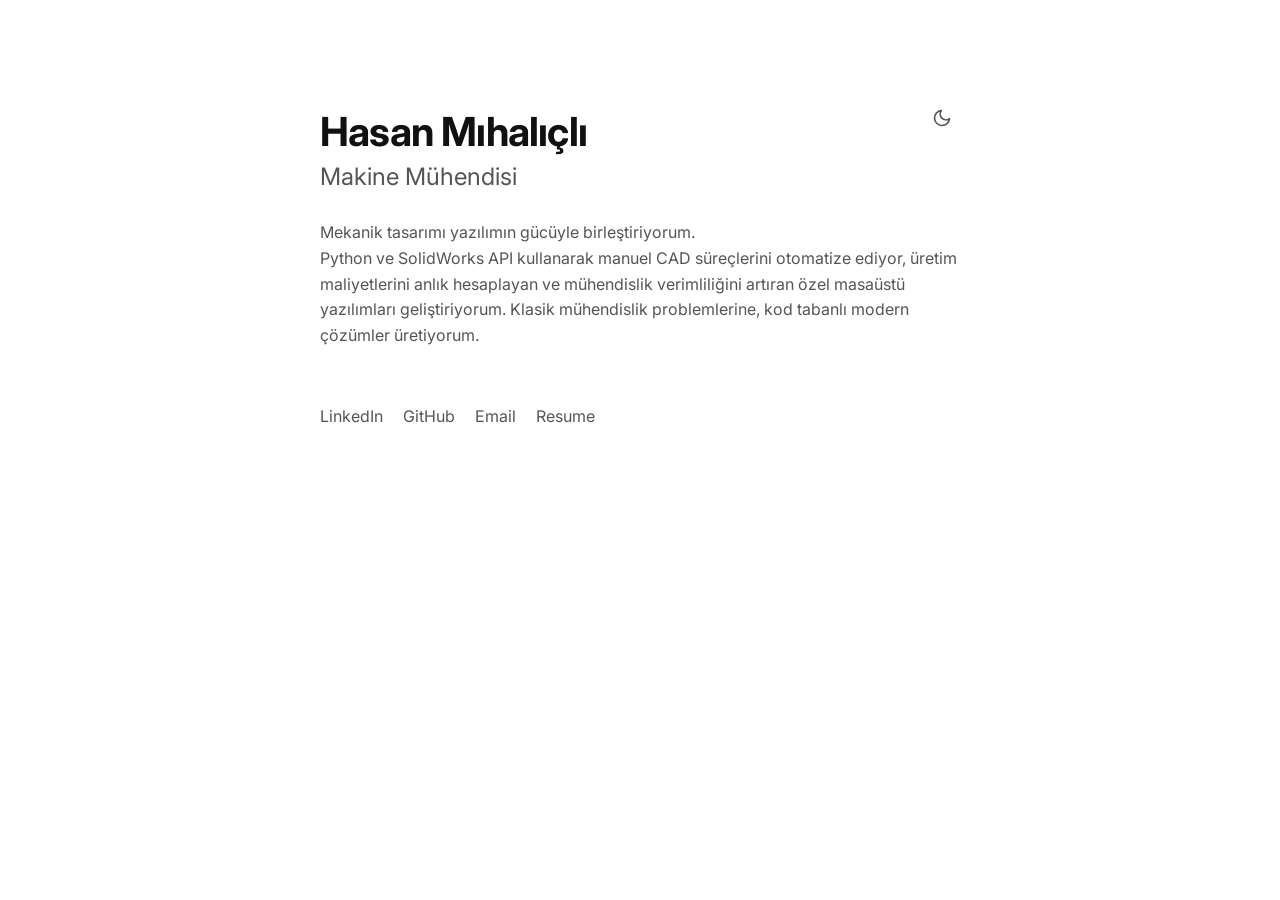
==== index.html @ 648b851d "Updated bio text for clarity and improved readability." ====
<!DOCTYPE html>
<html lang="tr" data-theme="dark">
<head>
    <meta charset="UTF-8">
    <meta name="viewport" content="width=device-width, initial-scale=1.0">
    <title>Hasan Mıhalıçlı</title>
    <meta name="description" content="Hasan Mıhalıçlı - Makine Mühendisi">
    <link rel="icon" type="image/png" href="./favicon_logo.png">
    
    <link rel="preconnect" href="https://fonts.googleapis.com">
    <link rel="preconnect" href="https://fonts.gstatic.com" crossorigin>
    <link href="https://fonts.googleapis.com/css2?family=Inter:wght@300;400;500;600;700&display=swap" rel="stylesheet">
    
    <link rel="stylesheet" href="style.css">
    
    <link rel="stylesheet" href="https://cdnjs.cloudflare.com/ajax/libs/font-awesome/6.0.0/css/all.min.css">
</head>
<body>

    <main class="container">
        
        <button class="theme-toggle-btn" id="theme-toggle" aria-label="Temayı Değiştir">
            <svg width="20" height="20" viewBox="0 0 24 24" fill="none" stroke="currentColor" stroke-width="2" stroke-linecap="round" stroke-linejoin="round">
                <path d="M21 12.79A9 9 0 1 1 11.21 3 7 7 0 0 0 21 12.79z"></path>
            </svg>
        </button>

        <header class="header-section">
            <div class="title-group">
                <h1>Hasan Mıhalıçlı</h1>
                <h2>Makine Mühendisi</h2>
            </div>
            
            <section class="bio-text">
                <p>
                    Mekanik tasarımı yazılımın gücüyle birleştiriyorum.<br>
                    Python ve SolidWorks API kullanarak manuel CAD süreçlerini otomatize ediyor, 
                    üretim maliyetlerini anlık hesaplayan ve mühendislik verimliliğini artıran özel masaüstü yazılımları geliştiriyorum. 
                    Klasik mühendislik problemlerine, kod tabanlı modern çözümler üretiyorum.
                </p>
            </section>
        </header>

        <nav class="links-row">
            <a href="https://www.linkedin.com/in/hasanmihalicli23" target="_blank" class="link-item">LinkedIn</a>
            <a href="https://github.com/hasanmihalicli23" target="_blank" class="link-item">GitHub</a>
            <a href="mailto:mail@hasanmihalicli.com" class="link-item">Email</a>
            <a href="https://drive.google.com/file/d/1d6Eby46eqjLlmKeMyQZ5q3fXSt4LnZXh/view?usp=sharing" target="_blank" class="link-item">Resume</a>
        </nav>

    </main>

    <script>
        const toggleBtn = document.getElementById('theme-toggle');
        const html = document.documentElement;

        const moonSVG = `<svg width="20" height="20" viewBox="0 0 24 24" fill="none" stroke="currentColor" stroke-width="2" stroke-linecap="round" stroke-linejoin="round"><path d="M21 12.79A9 9 0 1 1 11.21 3 7 7 0 0 0 21 12.79z"></path></svg>`;
        const sunSVG  = `<svg width="20" height="20" viewBox="0 0 24 24" fill="none" stroke="currentColor" stroke-width="2" stroke-linecap="round" stroke-linejoin="round"><circle cx="12" cy="12" r="5"></circle><line x1="12" y1="1" x2="12" y2="3"></line><line x1="12" y1="21" x2="12" y2="23"></line><line x1="4.22" y1="4.22" x2="5.64" y2="5.64"></line><line x1="18.36" y1="18.36" x2="19.78" y2="19.78"></line><line x1="1" y1="12" x2="3" y2="12"></line><line x1="21" y1="12" x2="23" y2="12"></line><line x1="4.22" y1="19.78" x2="5.64" y2="18.36"></line><line x1="18.36" y1="5.64" x2="19.78" y2="4.22"></line></svg>`;

        const savedTheme = localStorage.getItem('theme');
        const systemPrefersDark = window.matchMedia('(prefers-color-scheme: dark)').matches;

        if (savedTheme) {
            html.setAttribute('data-theme', savedTheme);
            toggleBtn.innerHTML = savedTheme === 'light' ? moonSVG : sunSVG;
        } else {
            if (!systemPrefersDark) {
                html.setAttribute('data-theme', 'light');
                toggleBtn.innerHTML = moonSVG;
            } else {
                html.setAttribute('data-theme', 'dark');
                toggleBtn.innerHTML = sunSVG;
            }
        }

        toggleBtn.addEventListener('click', () => {
            const currentTheme = html.getAttribute('data-theme');
            const newTheme = currentTheme === 'light' ? 'dark' : 'light';
            html.setAttribute('data-theme', newTheme);
            localStorage.setItem('theme', newTheme);
            toggleBtn.innerHTML = newTheme === 'dark' ? sunSVG : moonSVG;
        });
    </script>
</body>
</html>
---- style.css ----
:root {
    --font-sans: 'Inter', system-ui, -apple-system, sans-serif;
    --container-width: 640px;
    --bg-body: #111111;
    --text-main: #f3f3f3;
    --text-muted: #a3a3a3;
    --border-subtle: #262626;
    --link-hover: #ffffff;
    --bg-selection: rgba(255, 255, 255, 0.1);
}

[data-theme="light"] {
    --bg-body: #ffffff;
    --text-main: #111111;
    --text-muted: #555555;
    --border-subtle: #eaeaea;
    --link-hover: #000000;
    --bg-selection: rgba(0, 0, 0, 0.05);
}

*, *::before, *::after {
    box-sizing: border-box;
    margin: 0;
    padding: 0;
}

html {
    font-family: var(--font-sans);
    background-color: var(--bg-body);
    color: var(--text-main);
    line-height: 1.6;
    -webkit-font-smoothing: antialiased;
    transition: background-color 0.3s ease, color 0.3s ease;
}

body {
    display: flex;
    justify-content: center;
    padding: 100px 24px 60px;
    min-height: 100vh;
}

.container {
    width: 100%;
    max-width: var(--container-width);
    display: flex;
    flex-direction: column;
    gap: 56px;
    position: relative;
}

.theme-toggle-btn {
    position: absolute;
    top: 0;
    right: 0;
    background: none;
    border: none;
    cursor: pointer;
    color: var(--text-muted);
    padding: 8px;
    border-radius: 50%;
    transition: color 0.2s, background-color 0.2s;
    display: flex;
    align-items: center;
    justify-content: center;
}

.theme-toggle-btn:hover {
    color: var(--text-main);
    background-color: var(--border-subtle);
}

h1 {
    font-size: 40px;
    font-weight: 700;
    letter-spacing: -0.02em;
}

h2 {
    font-size: 24px;
    font-weight: 400;
    color: var(--text-muted);
    margin-top: -6px;
}

p {
    color: var(--text-muted);
    font-size: 16px;
}

a {
    text-decoration: none;
    color: inherit;
    transition: color 0.2s ease;
}

.header-section {
    display: flex;
    flex-direction: column;
    gap: 24px;
}

.bio-text strong {
    color: var(--text-main);
    font-weight: 600;
}

.links-row {
    display: flex;
    gap: 20px;
    font-size: 16px;
}

.link-item {
    color: var(--text-muted);
}

.link-item:hover {
    color: var(--link-hover);
    text-decoration: underline;
    text-underline-offset: 4px;
}

@media (max-width: 600px) {
    .theme-toggle-btn {
        top: -80px;
    } 
    h1 { font-size: 32px; }
    h2 { font-size: 20px; }
    .links-row { flex-wrap: wrap; }
}
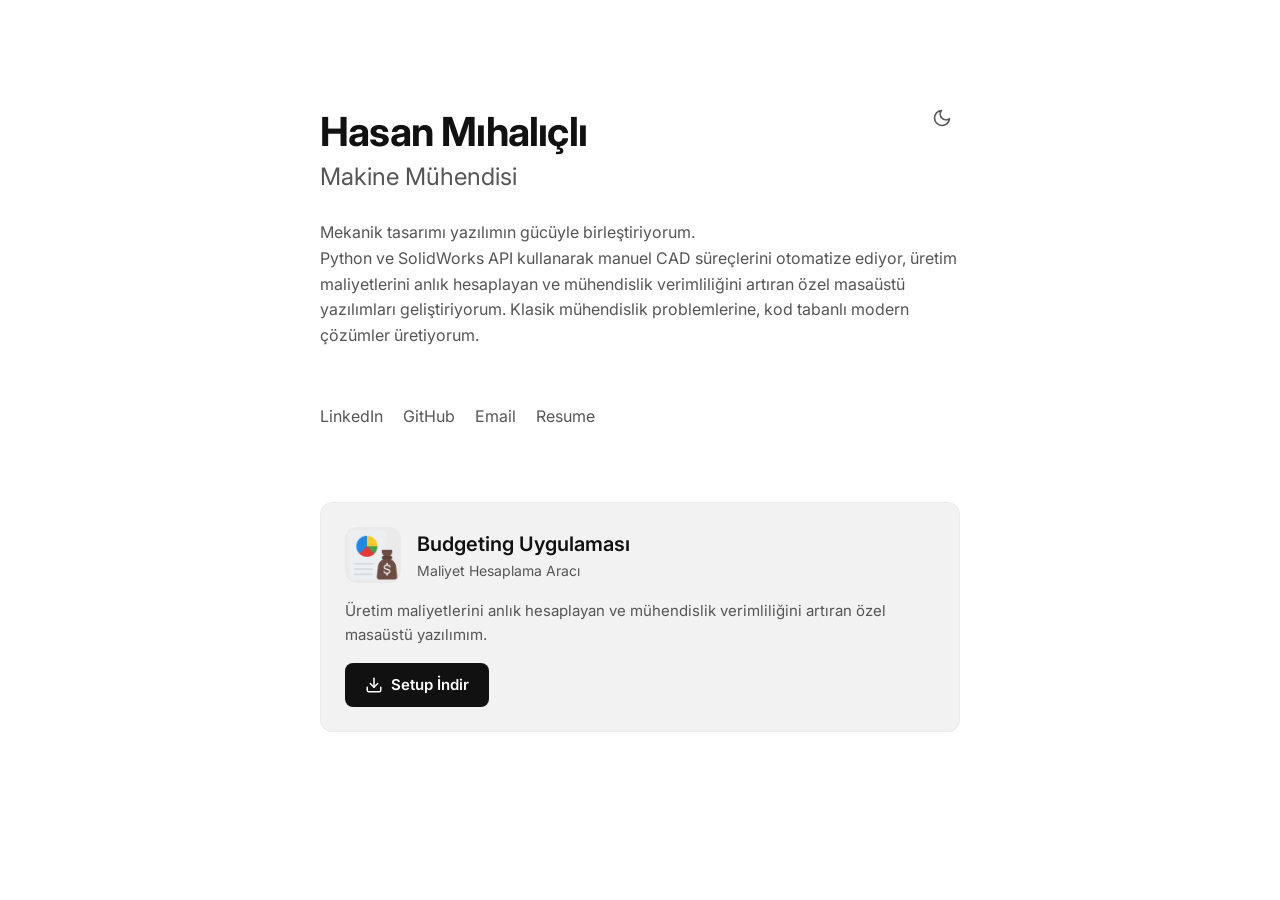
==== commit 6def0623: "feat: add project card component with dedicated styling and project details." ====
--- a/index.html
+++ b/index.html
@@ -48,6 +48,27 @@
             <a href="https://drive.google.com/file/d/1d6Eby46eqjLlmKeMyQZ5q3fXSt4LnZXh/view?usp=sharing" target="_blank" class="link-item">Resume</a>
         </nav>
 
+        <section class="project-card">
+            <div class="project-card-header">
+                <img src="./assets/budgeting.png" alt="Yazılım Logosu" class="project-logo">
+                <div class="project-title-group">
+                    <h3>Budgeting Uygulaması</h3>
+                    <span>Maliyet Hesaplama Aracı</span>
+                </div>
+            </div>
+            <p class="project-description">
+                Üretim maliyetlerini anlık hesaplayan ve mühendislik verimliliğini artıran özel masaüstü yazılımım.
+            </p>
+            <a href="./setup.exe" class="download-btn" download>
+                <svg width="18" height="18" viewBox="0 0 24 24" fill="none" stroke="currentColor" stroke-width="2" stroke-linecap="round" stroke-linejoin="round">
+                    <path d="M21 15v4a2 2 0 0 1-2 2H5a2 2 0 0 1-2-2v-4"></path>
+                    <polyline points="7 10 12 15 17 10"></polyline>
+                    <line x1="12" y1="15" x2="12" y2="3"></line>
+                </svg>
+                Setup İndir
+            </a>
+        </section>
+
     </main>
 
     <script>
--- a/style.css
+++ b/style.css
@@ -121,6 +121,81 @@
     text-underline-offset: 4px;
 }
 
+.project-card {
+    margin-top: 16px;
+    padding: 24px;
+    background-color: var(--bg-selection);
+    border: 1px solid var(--border-subtle);
+    border-radius: 12px;
+    display: flex;
+    flex-direction: column;
+    gap: 16px;
+    transition: transform 0.2s ease, border-color 0.2s ease;
+}
+
+.project-card:hover {
+    border-color: var(--text-muted);
+}
+
+.project-card-header {
+    display: flex;
+    align-items: center;
+    gap: 16px;
+}
+
+.project-logo {
+    width: 56px;
+    height: 56px;
+    border-radius: 12px;
+    object-fit: cover;
+    background-color: var(--border-subtle);
+}
+
+.project-title-group {
+    display: flex;
+    flex-direction: column;
+}
+
+.project-title-group h3 {
+    font-size: 20px;
+    font-weight: 600;
+    color: var(--text-main);
+    margin: 0;
+}
+
+.project-title-group span {
+    font-size: 14px;
+    color: var(--text-muted);
+}
+
+.project-description {
+    font-size: 15px;
+    line-height: 1.6;
+    color: var(--text-muted);
+}
+
+.download-btn {
+    display: inline-flex;
+    align-items: center;
+    justify-content: center;
+    gap: 8px;
+    padding: 10px 20px;
+    background-color: var(--text-main);
+    color: var(--bg-body);
+    font-weight: 600;
+    font-size: 15px;
+    border-radius: 8px;
+    transition: opacity 0.2s ease, transform 0.2s ease;
+    align-self: flex-start;
+}
+
+.download-btn:hover {
+    opacity: 0.9;
+    color: var(--bg-body);
+    text-decoration: none;
+    transform: translateY(-1px);
+}
+
 @media (max-width: 600px) {
     .theme-toggle-btn {
         top: -80px;
@@ -128,4 +203,5 @@
     h1 { font-size: 32px; }
     h2 { font-size: 20px; }
     .links-row { flex-wrap: wrap; }
+    .project-card { padding: 20px; }
 }
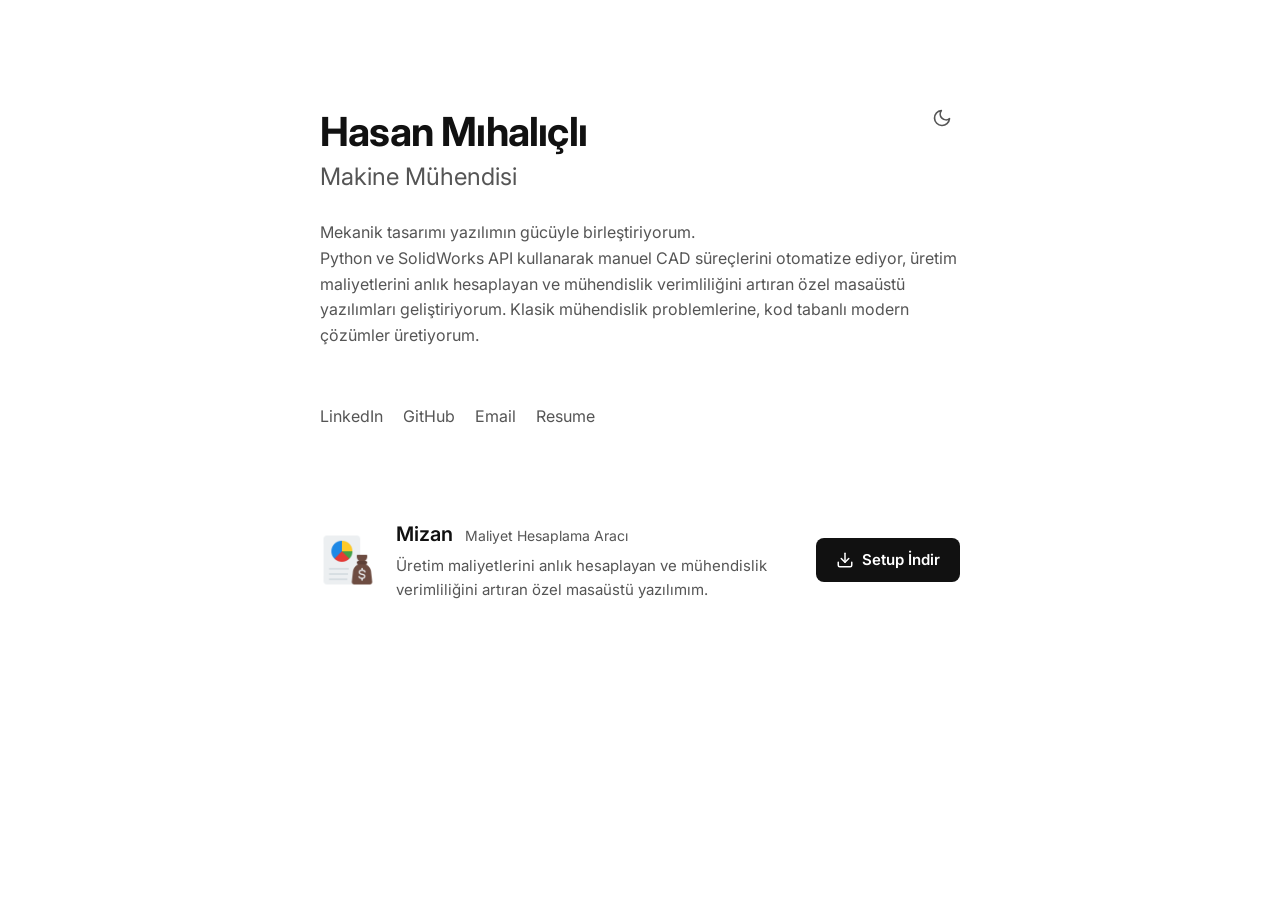
==== commit 20fe50e2: "Mizan UI eklendi" ====
--- a/index.html
+++ b/index.html
@@ -1,26 +1,29 @@
 <!DOCTYPE html>
 <html lang="tr" data-theme="dark">
+
 <head>
     <meta charset="UTF-8">
     <meta name="viewport" content="width=device-width, initial-scale=1.0">
     <title>Hasan Mıhalıçlı</title>
     <meta name="description" content="Hasan Mıhalıçlı - Makine Mühendisi">
     <link rel="icon" type="image/png" href="./favicon_logo.png">
-    
+
     <link rel="preconnect" href="https://fonts.googleapis.com">
     <link rel="preconnect" href="https://fonts.gstatic.com" crossorigin>
     <link href="https://fonts.googleapis.com/css2?family=Inter:wght@300;400;500;600;700&display=swap" rel="stylesheet">
-    
+
     <link rel="stylesheet" href="style.css">
-    
+
     <link rel="stylesheet" href="https://cdnjs.cloudflare.com/ajax/libs/font-awesome/6.0.0/css/all.min.css">
 </head>
+
 <body>
 
     <main class="container">
-        
+
         <button class="theme-toggle-btn" id="theme-toggle" aria-label="Temayı Değiştir">
-            <svg width="20" height="20" viewBox="0 0 24 24" fill="none" stroke="currentColor" stroke-width="2" stroke-linecap="round" stroke-linejoin="round">
+            <svg width="20" height="20" viewBox="0 0 24 24" fill="none" stroke="currentColor" stroke-width="2"
+                stroke-linecap="round" stroke-linejoin="round">
                 <path d="M21 12.79A9 9 0 1 1 11.21 3 7 7 0 0 0 21 12.79z"></path>
             </svg>
         </button>
@@ -30,12 +33,13 @@
                 <h1>Hasan Mıhalıçlı</h1>
                 <h2>Makine Mühendisi</h2>
             </div>
-            
+
             <section class="bio-text">
                 <p>
                     Mekanik tasarımı yazılımın gücüyle birleştiriyorum.<br>
-                    Python ve SolidWorks API kullanarak manuel CAD süreçlerini otomatize ediyor, 
-                    üretim maliyetlerini anlık hesaplayan ve mühendislik verimliliğini artıran özel masaüstü yazılımları geliştiriyorum. 
+                    Python ve SolidWorks API kullanarak manuel CAD süreçlerini otomatize ediyor,
+                    üretim maliyetlerini anlık hesaplayan ve mühendislik verimliliğini artıran özel masaüstü yazılımları
+                    geliştiriyorum.
                     Klasik mühendislik problemlerine, kod tabanlı modern çözümler üretiyorum.
                 </p>
             </section>
@@ -45,22 +49,27 @@
             <a href="https://www.linkedin.com/in/hasanmihalicli23" target="_blank" class="link-item">LinkedIn</a>
             <a href="https://github.com/hasanmihalicli23" target="_blank" class="link-item">GitHub</a>
             <a href="mailto:mail@hasanmihalicli.com" class="link-item">Email</a>
-            <a href="https://drive.google.com/file/d/1d6Eby46eqjLlmKeMyQZ5q3fXSt4LnZXh/view?usp=sharing" target="_blank" class="link-item">Resume</a>
+            <a href="https://drive.google.com/file/d/1d6Eby46eqjLlmKeMyQZ5q3fXSt4LnZXh/view?usp=sharing" target="_blank"
+                class="link-item">Resume</a>
         </nav>
 
-        <section class="project-card">
-            <div class="project-card-header">
+        <section class="project-item">
+            <div class="project-info">
                 <img src="./assets/budgeting.png" alt="Yazılım Logosu" class="project-logo">
-                <div class="project-title-group">
-                    <h3>Budgeting Uygulaması</h3>
-                    <span>Maliyet Hesaplama Aracı</span>
+                <div class="project-details">
+                    <div class="project-title-group">
+                        <h3>Mizan</h3>
+                        <span>Maliyet Hesaplama Aracı</span>
+                    </div>
+                    <p class="project-description">
+                        Üretim maliyetlerini anlık hesaplayan ve mühendislik verimliliğini artıran özel masaüstü
+                        yazılımım.
+                    </p>
                 </div>
             </div>
-            <p class="project-description">
-                Üretim maliyetlerini anlık hesaplayan ve mühendislik verimliliğini artıran özel masaüstü yazılımım.
-            </p>
-            <a href="./setup.exe" class="download-btn" download>
-                <svg width="18" height="18" viewBox="0 0 24 24" fill="none" stroke="currentColor" stroke-width="2" stroke-linecap="round" stroke-linejoin="round">
+            <a href="./Budgeting_Setup.msi" class="download-btn" download>
+                <svg width="18" height="18" viewBox="0 0 24 24" fill="none" stroke="currentColor" stroke-width="2"
+                    stroke-linecap="round" stroke-linejoin="round">
                     <path d="M21 15v4a2 2 0 0 1-2 2H5a2 2 0 0 1-2-2v-4"></path>
                     <polyline points="7 10 12 15 17 10"></polyline>
                     <line x1="12" y1="15" x2="12" y2="3"></line>
@@ -76,7 +85,7 @@
         const html = document.documentElement;
 
         const moonSVG = `<svg width="20" height="20" viewBox="0 0 24 24" fill="none" stroke="currentColor" stroke-width="2" stroke-linecap="round" stroke-linejoin="round"><path d="M21 12.79A9 9 0 1 1 11.21 3 7 7 0 0 0 21 12.79z"></path></svg>`;
-        const sunSVG  = `<svg width="20" height="20" viewBox="0 0 24 24" fill="none" stroke="currentColor" stroke-width="2" stroke-linecap="round" stroke-linejoin="round"><circle cx="12" cy="12" r="5"></circle><line x1="12" y1="1" x2="12" y2="3"></line><line x1="12" y1="21" x2="12" y2="23"></line><line x1="4.22" y1="4.22" x2="5.64" y2="5.64"></line><line x1="18.36" y1="18.36" x2="19.78" y2="19.78"></line><line x1="1" y1="12" x2="3" y2="12"></line><line x1="21" y1="12" x2="23" y2="12"></line><line x1="4.22" y1="19.78" x2="5.64" y2="18.36"></line><line x1="18.36" y1="5.64" x2="19.78" y2="4.22"></line></svg>`;
+        const sunSVG = `<svg width="20" height="20" viewBox="0 0 24 24" fill="none" stroke="currentColor" stroke-width="2" stroke-linecap="round" stroke-linejoin="round"><circle cx="12" cy="12" r="5"></circle><line x1="12" y1="1" x2="12" y2="3"></line><line x1="12" y1="21" x2="12" y2="23"></line><line x1="4.22" y1="4.22" x2="5.64" y2="5.64"></line><line x1="18.36" y1="18.36" x2="19.78" y2="19.78"></line><line x1="1" y1="12" x2="3" y2="12"></line><line x1="21" y1="12" x2="23" y2="12"></line><line x1="4.22" y1="19.78" x2="5.64" y2="18.36"></line><line x1="18.36" y1="5.64" x2="19.78" y2="4.22"></line></svg>`;
 
         const savedTheme = localStorage.getItem('theme');
         const systemPrefersDark = window.matchMedia('(prefers-color-scheme: dark)').matches;
@@ -103,4 +112,5 @@
         });
     </script>
 </body>
+
 </html>
--- a/style.css
+++ b/style.css
@@ -18,7 +18,9 @@
     --bg-selection: rgba(0, 0, 0, 0.05);
 }
 
-*, *::before, *::after {
+*,
+*::before,
+*::after {
     box-sizing: border-box;
     margin: 0;
     padding: 0;
@@ -121,26 +123,19 @@
     text-underline-offset: 4px;
 }
 
-.project-card {
-    margin-top: 16px;
-    padding: 24px;
-    background-color: var(--bg-selection);
-    border: 1px solid var(--border-subtle);
-    border-radius: 12px;
-    display: flex;
-    flex-direction: column;
-    gap: 16px;
-    transition: transform 0.2s ease, border-color 0.2s ease;
-}
-
-.project-card:hover {
-    border-color: var(--text-muted);
-}
-
-.project-card-header {
-    display: flex;
-    align-items: center;
-    gap: 16px;
+.project-item {
+    margin-top: 32px;
+    display: flex;
+    flex-direction: row;
+    align-items: center;
+    justify-content: space-between;
+    gap: 24px;
+}
+
+.project-info {
+    display: flex;
+    align-items: center;
+    gap: 20px;
 }
 
 .project-logo {
@@ -148,12 +143,19 @@
     height: 56px;
     border-radius: 12px;
     object-fit: cover;
-    background-color: var(--border-subtle);
+    flex-shrink: 0;
+}
+
+.project-details {
+    display: flex;
+    flex-direction: column;
+    gap: 4px;
 }
 
 .project-title-group {
     display: flex;
-    flex-direction: column;
+    align-items: baseline;
+    gap: 12px;
 }
 
 .project-title-group h3 {
@@ -186,7 +188,8 @@
     font-size: 15px;
     border-radius: 8px;
     transition: opacity 0.2s ease, transform 0.2s ease;
-    align-self: flex-start;
+    flex-shrink: 0;
+    white-space: nowrap;
 }
 
 .download-btn:hover {
@@ -199,9 +202,33 @@
 @media (max-width: 600px) {
     .theme-toggle-btn {
         top: -80px;
-    } 
-    h1 { font-size: 32px; }
-    h2 { font-size: 20px; }
-    .links-row { flex-wrap: wrap; }
-    .project-card { padding: 20px; }
+    }
+
+    h1 {
+        font-size: 32px;
+    }
+
+    h2 {
+        font-size: 20px;
+    }
+
+    .links-row {
+        flex-wrap: wrap;
+    }
+
+    .project-item {
+        flex-direction: column;
+        align-items: flex-start;
+        gap: 24px;
+    }
+
+    .project-info {
+        align-items: flex-start;
+        flex-direction: column;
+        gap: 16px;
+    }
+
+    .download-btn {
+        width: 100%;
+    }
 }
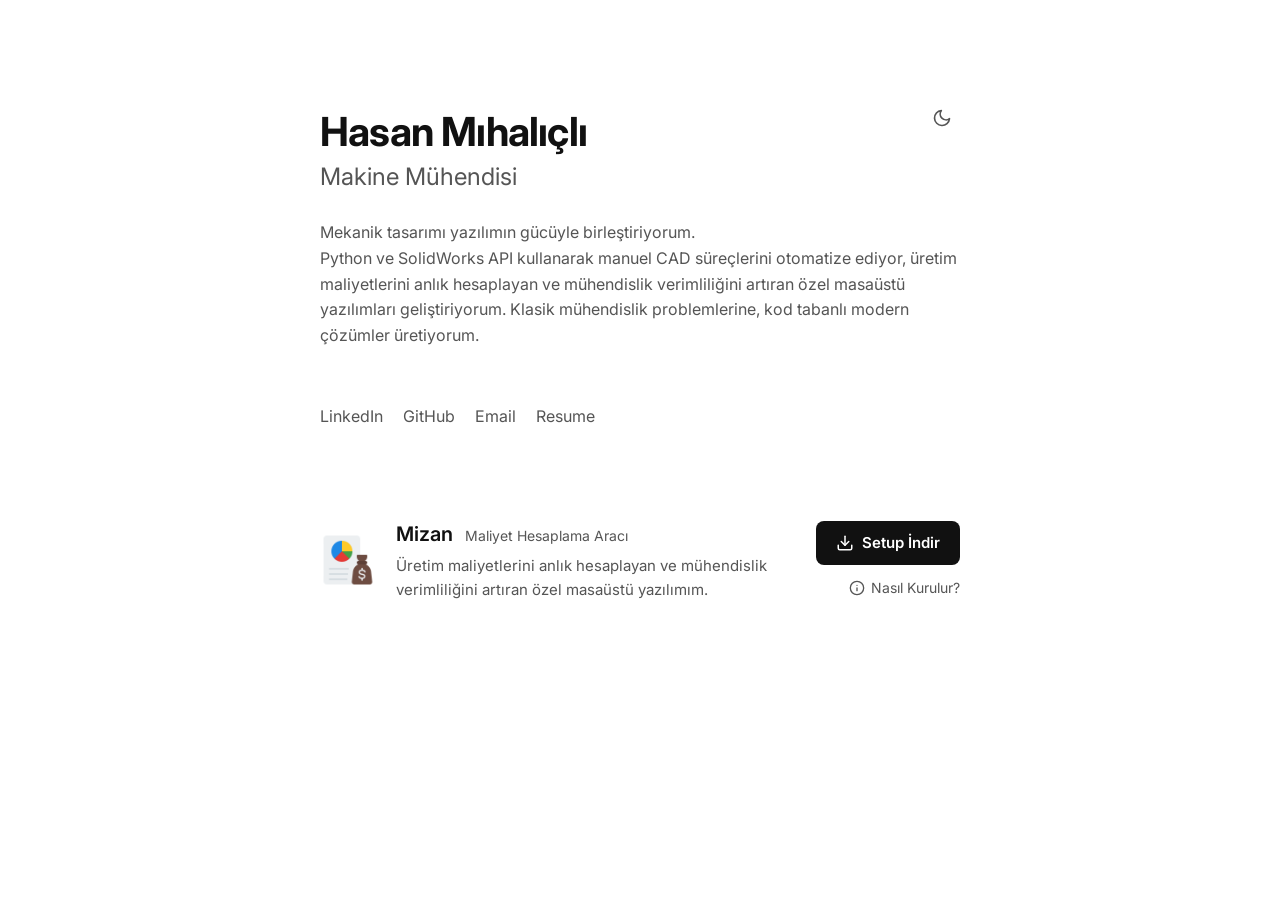
==== commit 961dec4f: "Google Drive İndirme linki ve Kurulum Rehberi eklendi" ====
--- a/index.html
+++ b/index.html
@@ -67,15 +67,27 @@
                     </p>
                 </div>
             </div>
-            <a href="./Budgeting_Setup.msi" class="download-btn" download>
-                <svg width="18" height="18" viewBox="0 0 24 24" fill="none" stroke="currentColor" stroke-width="2"
-                    stroke-linecap="round" stroke-linejoin="round">
-                    <path d="M21 15v4a2 2 0 0 1-2 2H5a2 2 0 0 1-2-2v-4"></path>
-                    <polyline points="7 10 12 15 17 10"></polyline>
-                    <line x1="12" y1="15" x2="12" y2="3"></line>
-                </svg>
-                Setup İndir
-            </a>
+            <div class="project-actions">
+                <a href="https://drive.google.com/file/d/1tBAc78BO8M9hzVCSjGiYAvagGrPyuBYv/view?usp=drive_link"
+                    class="download-btn" target="_blank" rel="noopener">
+                    <svg width="18" height="18" viewBox="0 0 24 24" fill="none" stroke="currentColor" stroke-width="2"
+                        stroke-linecap="round" stroke-linejoin="round">
+                        <path d="M21 15v4a2 2 0 0 1-2 2H5a2 2 0 0 1-2-2v-4"></path>
+                        <polyline points="7 10 12 15 17 10"></polyline>
+                        <line x1="12" y1="15" x2="12" y2="3"></line>
+                    </svg>
+                    Setup İndir
+                </a>
+                <a href="./kurulum_rehberi.txt" class="guide-link" target="_blank">
+                    <svg width="16" height="16" viewBox="0 0 24 24" fill="none" stroke="currentColor" stroke-width="2"
+                        stroke-linecap="round" stroke-linejoin="round">
+                        <circle cx="12" cy="12" r="10"></circle>
+                        <line x1="12" y1="16" x2="12" y2="12"></line>
+                        <line x1="12" y1="8" x2="12.01" y2="8"></line>
+                    </svg>
+                    Nasıl Kurulur?
+                </a>
+            </div>
         </section>
 
     </main>
--- a/style.css
+++ b/style.css
@@ -188,7 +188,6 @@
     font-size: 15px;
     border-radius: 8px;
     transition: opacity 0.2s ease, transform 0.2s ease;
-    flex-shrink: 0;
     white-space: nowrap;
 }
 
@@ -199,6 +198,27 @@
     transform: translateY(-1px);
 }
 
+.project-actions {
+    display: flex;
+    flex-direction: column;
+    align-items: flex-end;
+    gap: 12px;
+    flex-shrink: 0;
+}
+
+.guide-link {
+    display: inline-flex;
+    align-items: center;
+    gap: 6px;
+    font-size: 14px;
+    color: var(--text-muted);
+    transition: color 0.2s;
+}
+
+.guide-link:hover {
+    color: var(--text-main);
+}
+
 @media (max-width: 600px) {
     .theme-toggle-btn {
         top: -80px;
@@ -228,6 +248,12 @@
         gap: 16px;
     }
 
+    .project-actions {
+        width: 100%;
+        align-items: center;
+        gap: 16px;
+    }
+
     .download-btn {
         width: 100%;
     }
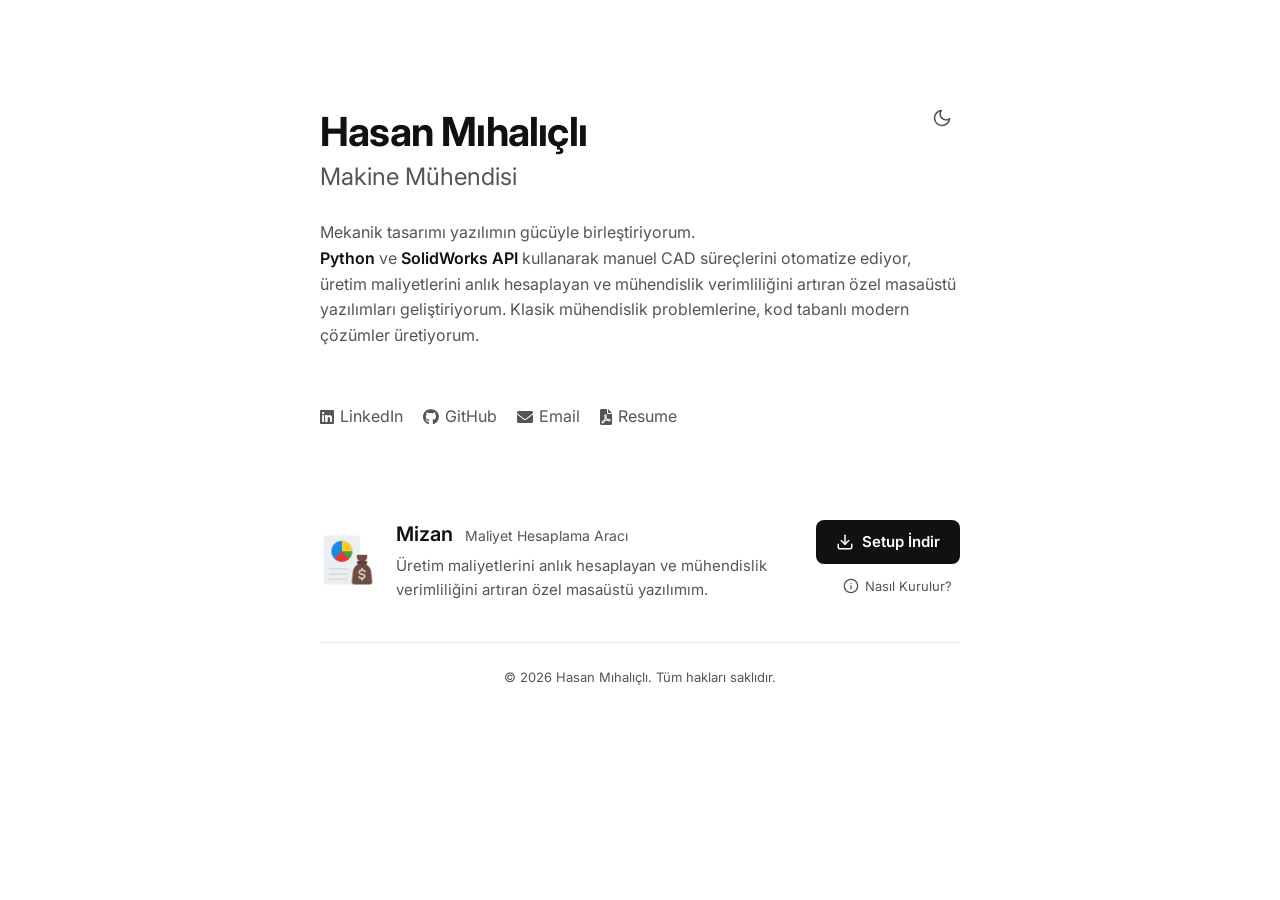
==== commit 7dd308ad: "UI Geliştirmeleri: Animasyon, Footer, İkonlar, Meta Taglar" ====
--- a/index.html
+++ b/index.html
@@ -6,6 +6,10 @@
     <meta name="viewport" content="width=device-width, initial-scale=1.0">
     <title>Hasan Mıhalıçlı</title>
     <meta name="description" content="Hasan Mıhalıçlı - Makine Mühendisi">
+    <meta property="og:title" content="Hasan Mıhalıçlı - Portfolyo">
+    <meta property="og:description"
+        content="Mekanik tasarımı yazılımın gücüyle birleştiriyorum. Python ve SolidWorks API ile özel masaüstü çözümleri.">
+    <meta property="og:type" content="website">
     <link rel="icon" type="image/png" href="./favicon_logo.png">
 
     <link rel="preconnect" href="https://fonts.googleapis.com">
@@ -37,7 +41,8 @@
             <section class="bio-text">
                 <p>
                     Mekanik tasarımı yazılımın gücüyle birleştiriyorum.<br>
-                    Python ve SolidWorks API kullanarak manuel CAD süreçlerini otomatize ediyor,
+                    <strong>Python</strong> ve <strong>SolidWorks API</strong> kullanarak manuel CAD süreçlerini
+                    otomatize ediyor,
                     üretim maliyetlerini anlık hesaplayan ve mühendislik verimliliğini artıran özel masaüstü yazılımları
                     geliştiriyorum.
                     Klasik mühendislik problemlerine, kod tabanlı modern çözümler üretiyorum.
@@ -46,11 +51,13 @@
         </header>
 
         <nav class="links-row">
-            <a href="https://www.linkedin.com/in/hasanmihalicli23" target="_blank" class="link-item">LinkedIn</a>
-            <a href="https://github.com/hasanmihalicli23" target="_blank" class="link-item">GitHub</a>
-            <a href="mailto:mail@hasanmihalicli.com" class="link-item">Email</a>
+            <a href="https://www.linkedin.com/in/hasanmihalicli23" target="_blank" class="link-item"><i
+                    class="fa-brands fa-linkedin"></i> LinkedIn</a>
+            <a href="https://github.com/hasanmihalicli23" target="_blank" class="link-item"><i
+                    class="fa-brands fa-github"></i> GitHub</a>
+            <a href="mailto:mail@hasanmihalicli.com" class="link-item"><i class="fa-solid fa-envelope"></i> Email</a>
             <a href="https://drive.google.com/file/d/1d6Eby46eqjLlmKeMyQZ5q3fXSt4LnZXh/view?usp=sharing" target="_blank"
-                class="link-item">Resume</a>
+                class="link-item"><i class="fa-solid fa-file-pdf"></i> Resume</a>
         </nav>
 
         <section class="project-item">
@@ -90,6 +97,10 @@
             </div>
         </section>
 
+        <footer class="footer-section">
+            <p>&copy; 2026 Hasan Mıhalıçlı. Tüm hakları saklıdır.</p>
+        </footer>
+
     </main>
 
     <script>
--- a/style.css
+++ b/style.css
@@ -51,6 +51,43 @@
     position: relative;
 }
 
+@keyframes fadeInUp {
+    from {
+        opacity: 0;
+        transform: translateY(20px);
+    }
+
+    to {
+        opacity: 1;
+        transform: translateY(0);
+    }
+}
+
+.container>* {
+    animation: fadeInUp 0.6s ease-out forwards;
+    opacity: 0;
+}
+
+.theme-toggle-btn {
+    animation-delay: 0.1s;
+}
+
+.header-section {
+    animation-delay: 0.2s;
+}
+
+.links-row {
+    animation-delay: 0.3s;
+}
+
+.project-item {
+    animation-delay: 0.4s;
+}
+
+.footer-section {
+    animation-delay: 0.5s;
+}
+
 .theme-toggle-btn {
     position: absolute;
     top: 0;
@@ -115,12 +152,16 @@
 
 .link-item {
     color: var(--text-muted);
+    display: inline-flex;
+    align-items: center;
+    gap: 6px;
+    transition: color 0.2s ease, transform 0.2s ease;
 }
 
 .link-item:hover {
     color: var(--link-hover);
-    text-decoration: underline;
-    text-underline-offset: 4px;
+    text-decoration: none;
+    transform: translateY(-2px);
 }
 
 .project-item {
@@ -144,6 +185,12 @@
     border-radius: 12px;
     object-fit: cover;
     flex-shrink: 0;
+    transition: transform 0.3s ease, box-shadow 0.3s ease;
+}
+
+.project-item:hover .project-logo {
+    transform: scale(1.05) rotate(-2deg);
+    box-shadow: 0 8px 16px var(--bg-selection);
 }
 
 .project-details {
@@ -202,7 +249,8 @@
     display: flex;
     flex-direction: column;
     align-items: flex-end;
-    gap: 12px;
+    gap: 8px;
+    /* Reduced gap from 12px to 8px to bring it closer */
     flex-shrink: 0;
 }
 
@@ -210,13 +258,29 @@
     display: inline-flex;
     align-items: center;
     gap: 6px;
-    font-size: 14px;
-    color: var(--text-muted);
-    transition: color 0.2s;
+    font-size: 13px;
+    color: var(--text-muted);
+    transition: color 0.2s, background-color 0.2s;
+    padding: 4px 8px;
+    border-radius: 6px;
 }
 
 .guide-link:hover {
     color: var(--text-main);
+    background-color: var(--bg-selection);
+    text-decoration: none;
+}
+
+.footer-section {
+    padding-top: 24px;
+    margin-top: -16px;
+    border-top: 1px solid var(--border-subtle);
+    text-align: center;
+}
+
+.footer-section p {
+    font-size: 13px;
+    color: var(--text-muted);
 }
 
 @media (max-width: 600px) {
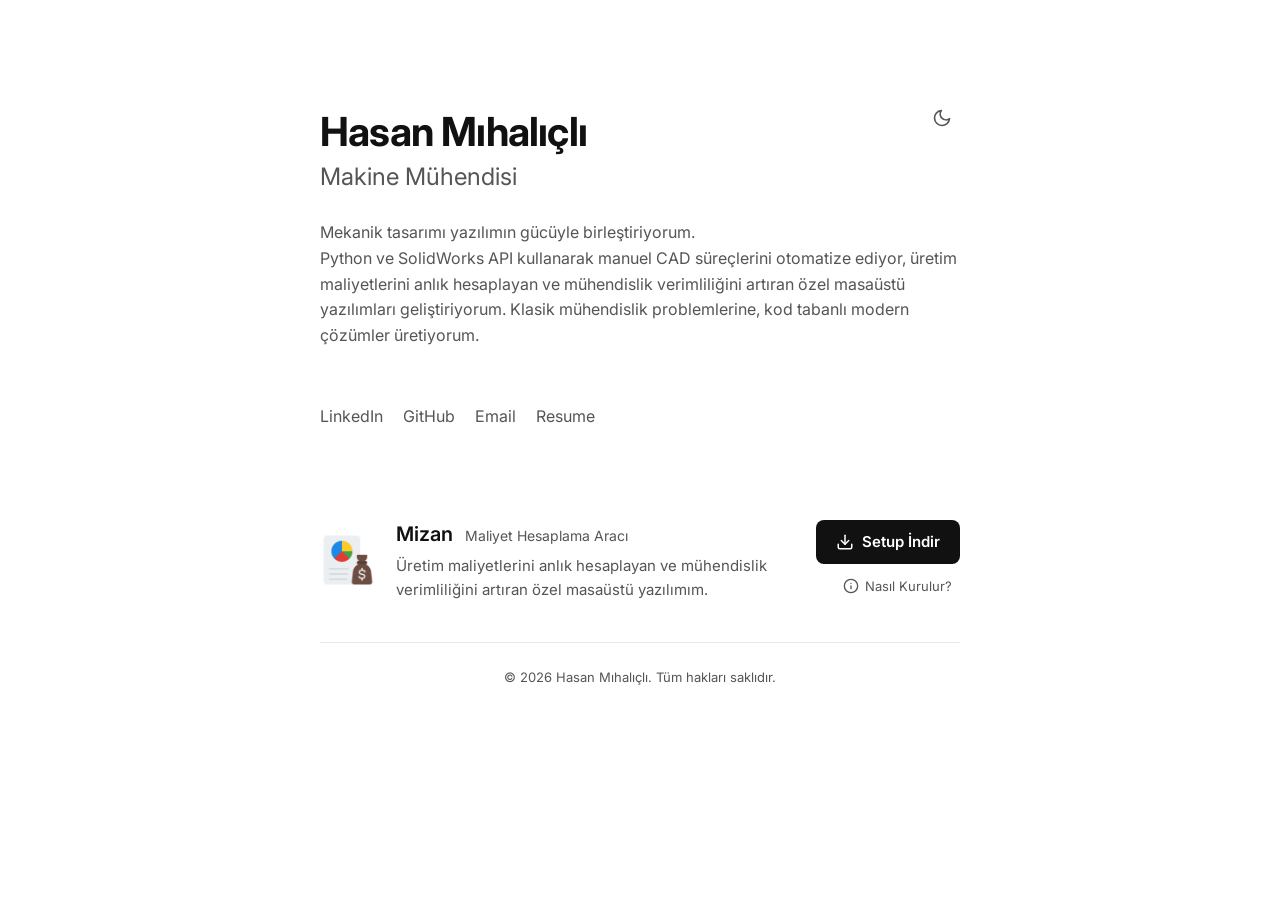
==== commit 07bdb366: "UI İyileştirme: Sosyal ikonlar ve kalın yazılar (bold) bio'dan kaldırıldı" ====
--- a/index.html
+++ b/index.html
@@ -41,7 +41,7 @@
             <section class="bio-text">
                 <p>
                     Mekanik tasarımı yazılımın gücüyle birleştiriyorum.<br>
-                    <strong>Python</strong> ve <strong>SolidWorks API</strong> kullanarak manuel CAD süreçlerini
+                    Python ve SolidWorks API kullanarak manuel CAD süreçlerini
                     otomatize ediyor,
                     üretim maliyetlerini anlık hesaplayan ve mühendislik verimliliğini artıran özel masaüstü yazılımları
                     geliştiriyorum.
@@ -51,13 +51,11 @@
         </header>
 
         <nav class="links-row">
-            <a href="https://www.linkedin.com/in/hasanmihalicli23" target="_blank" class="link-item"><i
-                    class="fa-brands fa-linkedin"></i> LinkedIn</a>
-            <a href="https://github.com/hasanmihalicli23" target="_blank" class="link-item"><i
-                    class="fa-brands fa-github"></i> GitHub</a>
-            <a href="mailto:mail@hasanmihalicli.com" class="link-item"><i class="fa-solid fa-envelope"></i> Email</a>
+            <a href="https://www.linkedin.com/in/hasanmihalicli23" target="_blank" class="link-item">LinkedIn</a>
+            <a href="https://github.com/hasanmihalicli23" target="_blank" class="link-item">GitHub</a>
+            <a href="mailto:mail@hasanmihalicli.com" class="link-item">Email</a>
             <a href="https://drive.google.com/file/d/1d6Eby46eqjLlmKeMyQZ5q3fXSt4LnZXh/view?usp=sharing" target="_blank"
-                class="link-item"><i class="fa-solid fa-file-pdf"></i> Resume</a>
+                class="link-item">Resume</a>
         </nav>
 
         <section class="project-item">
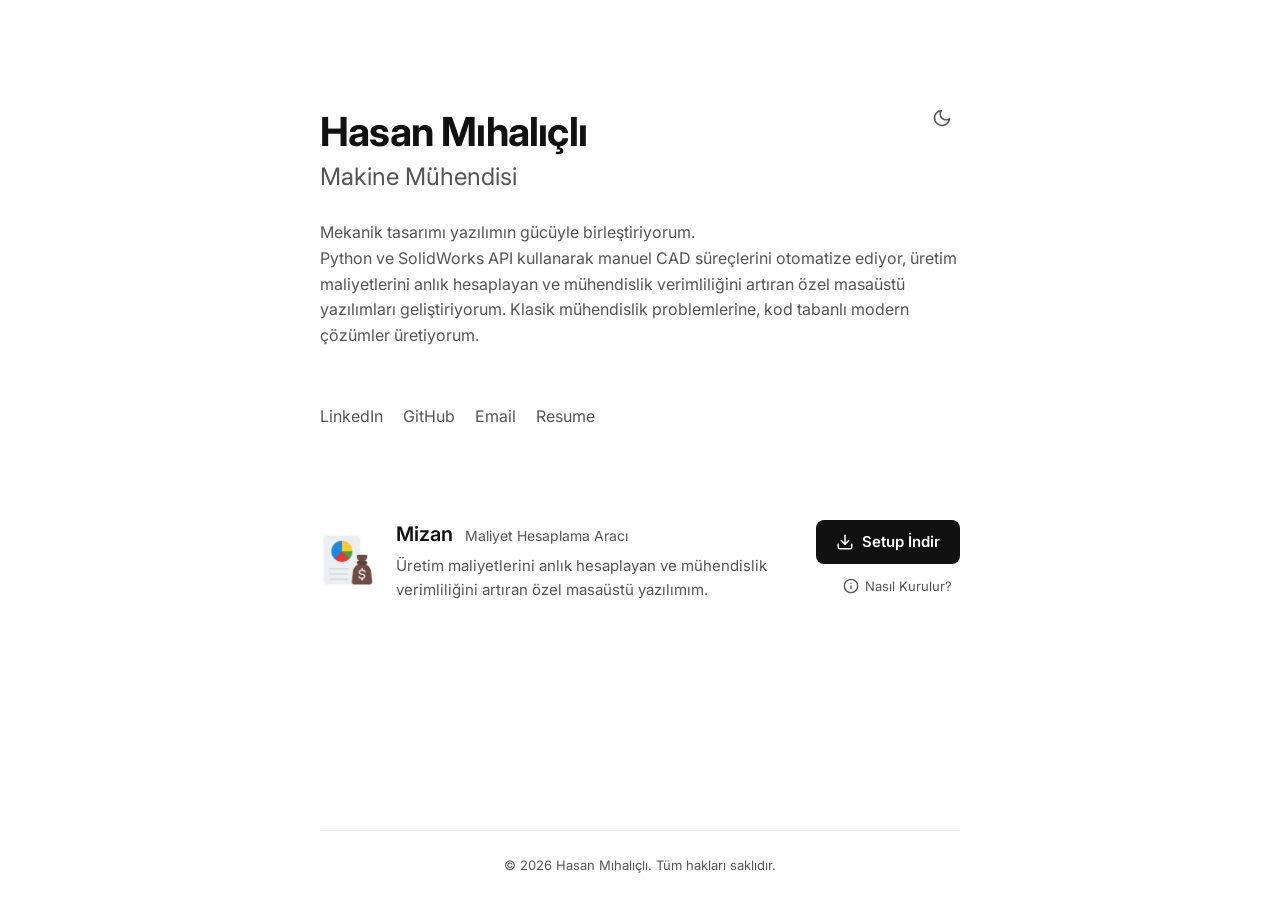
==== commit 52f99542: "feat: Add a comprehensive installation and usage guide page (`kurulum.html`) and update the setup do" ====
--- a/index.html
+++ b/index.html
@@ -73,7 +73,7 @@
                 </div>
             </div>
             <div class="project-actions">
-                <a href="https://drive.google.com/file/d/1tBAc78BO8M9hzVCSjGiYAvagGrPyuBYv/view?usp=drive_link"
+                <a href="https://drive.google.com/file/d/1y2NUzrocvKofnteeDIBpcWy8dukEA9BK/view?usp=sharing"
                     class="download-btn" target="_blank" rel="noopener">
                     <svg width="18" height="18" viewBox="0 0 24 24" fill="none" stroke="currentColor" stroke-width="2"
                         stroke-linecap="round" stroke-linejoin="round">
@@ -83,7 +83,7 @@
                     </svg>
                     Setup İndir
                 </a>
-                <a href="./kurulum_rehberi.txt" class="guide-link" target="_blank">
+                <a href="./kurulum.html" class="guide-link">
                     <svg width="16" height="16" viewBox="0 0 24 24" fill="none" stroke="currentColor" stroke-width="2"
                         stroke-linecap="round" stroke-linejoin="round">
                         <circle cx="12" cy="12" r="10"></circle>
--- a/style.css
+++ b/style.css
@@ -38,7 +38,7 @@
 body {
     display: flex;
     justify-content: center;
-    padding: 100px 24px 60px;
+    padding: 100px 24px 0;
     min-height: 100vh;
 }
 
@@ -92,6 +92,7 @@
     position: absolute;
     top: 0;
     right: 0;
+    z-index: 10;
     background: none;
     border: none;
     cursor: pointer;
@@ -273,7 +274,8 @@
 
 .footer-section {
     padding-top: 24px;
-    margin-top: -16px;
+    padding-bottom: 24px;
+    margin-top: auto;
     border-top: 1px solid var(--border-subtle);
     text-align: center;
 }
